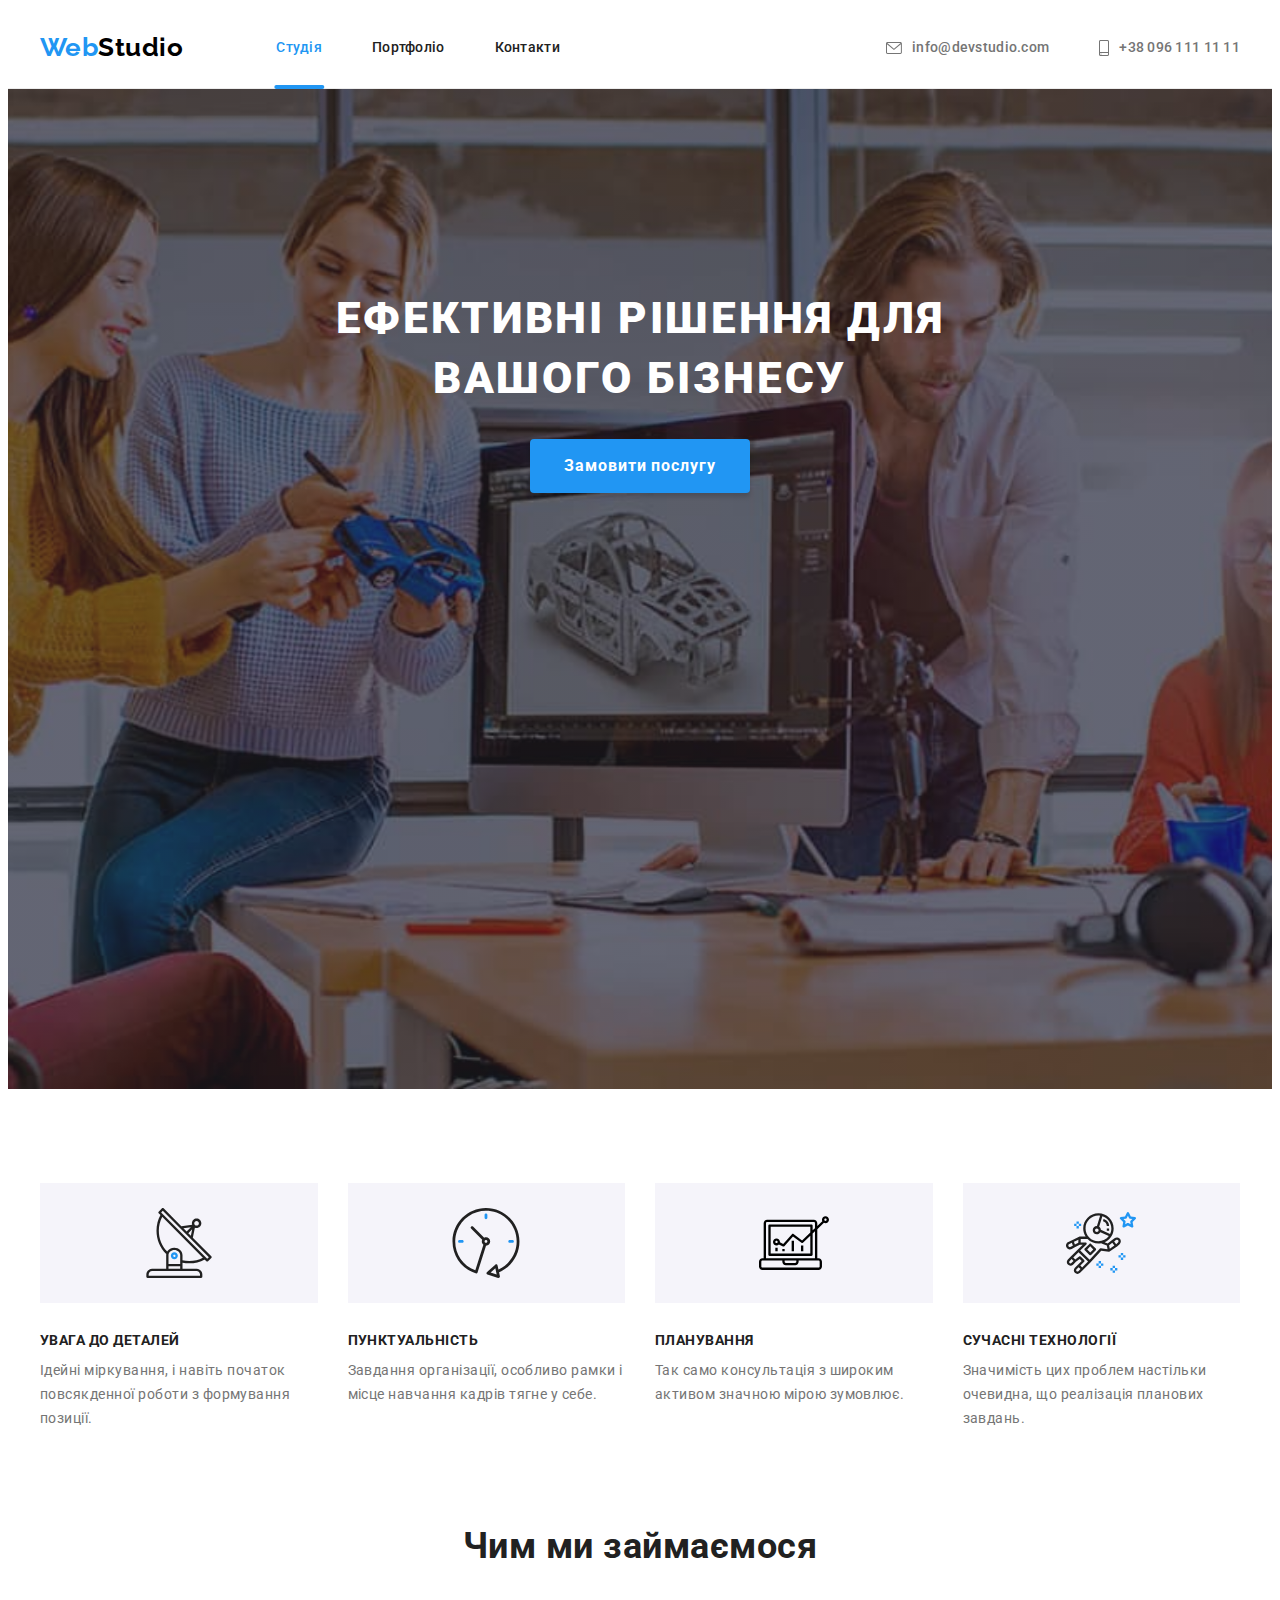
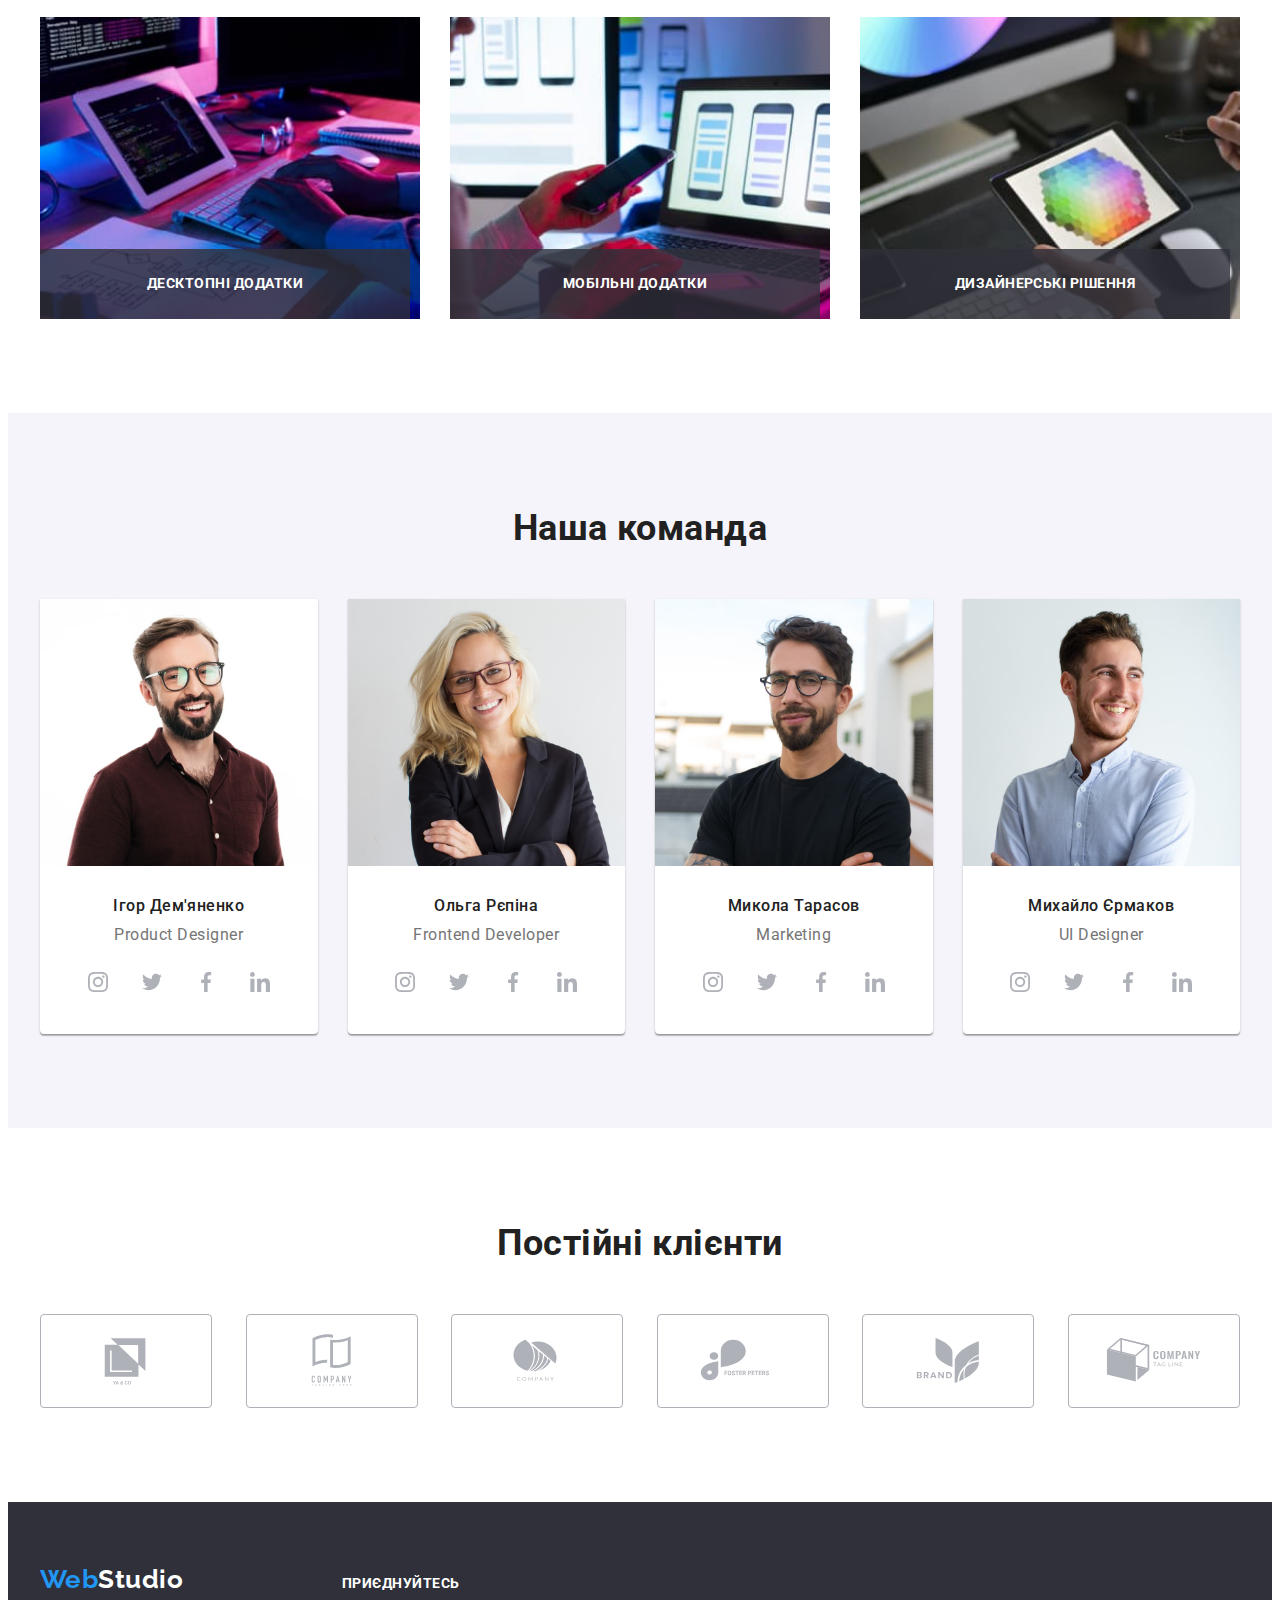
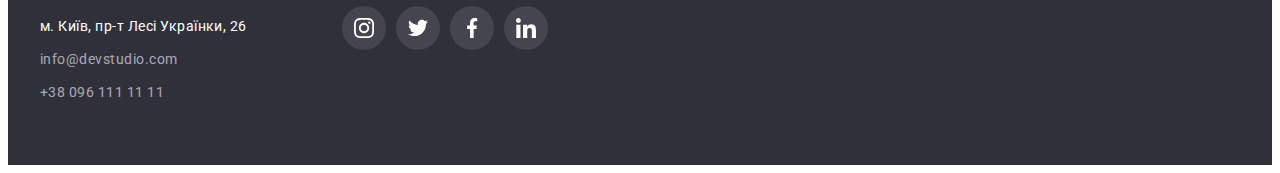
==== index.html @ 2c67668e "Add hw5" ====
<!DOCTYPE html>
<html lang="uk">
  <head>
    <meta charset="UTF-8" />
    <meta http-equiv="X-UA-Compatible" content="IE=edge" />
    <meta name="viewport" content="width=device-width, initial-scale=1.0" />
    <title>Головна</title>
    <link rel="preconnect" href="https://fonts.googleapis.com" />
    <link rel="preconnect" href="https://fonts.gstatic.com" crossorigin />
    <link
      href="https://fonts.googleapis.com/css2?family=Raleway:wght@700&family=Roboto:wght@400;500;700;900&display=swap"
      rel="stylesheet"
    />
    <link
      rel="stylesheet"
      href="https://cdnjs.cloudflare.com/ajax/libs/modern-normalize/1.1.0/modern-normalize.min.css"
      integrity="sha512-wpPYUAdjBVSE4KJnH1VR1HeZfpl1ub8YT/NKx4PuQ5NmX2tKuGu6U/JRp5y+Y8XG2tV+wKQpNHVUX03MfMFn9Q=="
      crossorigin="anonymous"
      referrerpolicy="no-referrer"
    />
    <link rel="stylesheet" href="./css/styles.css" />
  </head>

  <body>
    <!--Шапка сайта-->

    <header class="upper">
      <div class="container upper-block">
        <nav class="site-navig">
          <a href="./index.html" class="logo-black"
            ><span lang="en"><span class="logo-blue">Web</span>Studio</span></a
          >
          <ul class="site-nav list">
            <li class="item"><a href="./index.html" class="link current studia">Студія</a></li>
            <li class="item"><a href="./portfolio.html" class="link">Портфоліо</a></li>
            <li class="item"><a href="" class="link">Контакти</a></li>
          </ul>
        </nav>
        <ul class="contacts list">
          <li class="item">
            <a href="mailto:info@devstudio.com" class="link"
              ><svg class="icon-envelope"><use href="./images/icons.svg#icon-envelope"></use></svg
              >info@devstudio.com
            </a>
          </li>
          <li class="item">
            <a href="tel:+380961111111" class="link"
              ><svg class="icon-smartphone">
                <use href="./images/icons.svg#icon-smartphone"></use>
              </svg>
              +38 096 111 11 11
            </a>
          </li>
        </ul>
      </div>
    </header>

    <main>
      <!--Герой-->

      <section class="hero">
        <h1 class="hero-title">Ефективні рішення для вашого бізнесу</h1>
        <button type="button" class="hero-button" data-modal-open>Замовити послугу</button>
      </section>

      <div class="backdrop is-hidden" data-modal>
        <div class="modal">
          <button class="close-button" data-modal-close>
            <svg width="30px" height="30px"><use href="./images/icons.svg#icon-close"></use></svg>
          </button>
        </div>
      </div>

      <!--Особливості-->

      <section class="part">
        <div class="container">
          <h2 class="part-title visually-hidden">Особливості</h2>
          <ul class="features list">
            <li class="item icon-antenna">
              <div class="icon-cont">
                <svg class="button-icon">
                  <use href="./images/icons.svg#icon-antenna"></use>
                </svg>
              </div>
              <h3 class="features-title">УВАГА ДО ДЕТАЛЕЙ</h3>
              <p class="text">
                Ідейні міркування, і навіть початок повсякденної роботи з формування позиції.
              </p>
            </li>
            <li class="item icon-clock">
              <div class="icon-cont">
                <svg class="button-icon">
                  <use href="./images/icons.svg#icon-clock"></use>
                </svg>
              </div>
              <h3 class="features-title">ПУНКТУАЛЬНІСТЬ</h3>
              <p class="text">
                Завдання організації, особливо рамки і місце навчання кадрів тягне у себе.
              </p>
            </li>
            <li class="item icon-diagram">
              <div class="icon-cont">
                <svg class="button-icon">
                  <use href="./images/icons.svg#icon-diagram"></use>
                </svg>
              </div>
              <h3 class="features-title">ПЛАНУВАННЯ</h3>
              <p class="text">Так само консультація з широким активом значною мірою зумовлює.</p>
            </li>
            <li class="item icon-astronaut">
              <div class="icon-cont">
                <svg class="button-icon">
                  <use href="./images/icons.svg#icon-astronaut"></use>
                </svg>
              </div>
              <h3 class="features-title">СУЧАСНІ ТЕХНОЛОГІЇ</h3>
              <p class="text">
                Значимість цих проблем настільки очевидна, що реалізація планових завдань.
              </p>
            </li>
          </ul>
        </div>
      </section>

      <!--Чим ми займаємося-->

      <section class="part no-padding">
        <div class="container">
          <h2 class="part-title">Чим ми займаємося</h2>
          <ul class="job list">
            <li class="item">
              <img src="./images/write.jpg" alt="верстаєм" width="370" height="294" class="pict" />
              <h3 class="job-title">Десктопні додатки</h3>
            </li>
            <li class="item">
              <img src="./images/adapt.jpg" alt="адаптуєм" width="370" height="294" class="pict" />
              <h3 class="job-title">Мобільні додатки</h3>
            </li>
            <li class="item">
              <img src="./images/style.jpg" alt="стилізуєм" width="370" height="294" class="pict" />
              <h3 class="job-title">Дизайнерські рішення</h3>
            </li>
          </ul>
        </div>
      </section>

      <!--Наша команда-->

      <section class="our-team part">
        <div class="container">
          <h2 class="part-title">Наша команда</h2>
          <ul class="team list">
            <li class="team-item">
              <img
                src="./images/igor.jpg"
                alt="фото Ігор Дем'яненко"
                width="270"
                height="260"
                class="team-photo"
              />
              <h3 class="team-names">Ігор Дем'яненко</h3>
              <p class="team-text">Product Designer</p>
              <ul class="member-contacts list">
                <li class="item">
                  <a href="" class="sociallink"
                    ><svg width="20px" height="20px" class="icons">
                      <use href="./images/icons.svg#icon-instagram"></use></svg
                  ></a>
                </li>
                <li class="item">
                  <a href="" class="sociallink"
                    ><svg width="20px" height="20px" class="icons">
                      <use href="./images/icons.svg#icon-twitter"></use></svg
                  ></a>
                </li>
                <li class="item">
                  <a href="" class="sociallink"
                    ><svg width="20px" height="20px" class="icons">
                      <use href="./images/icons.svg#icon-facebook"></use></svg
                  ></a>
                </li>
                <li class="item">
                  <a href="" class="sociallink"
                    ><svg width="20px" height="20px" class="icons">
                      <use href="./images/icons.svg#icon-linkedin"></use></svg
                  ></a>
                </li>
              </ul>
            </li>
            <li class="team-item">
              <img
                src="./images/olga.jpg"
                alt="фото Ольга Рєпіна"
                width="270"
                height="260"
                class="team-photo"
              />
              <h3 class="team-names">Ольга Рєпіна</h3>
              <p class="team-text">Frontend Developer</p>
              <ul class="member-contacts list">
                <li class="item">
                  <a href="" class="sociallink"
                    ><svg width="20px" height="20px" class="icons">
                      <use href="./images/icons.svg#icon-instagram"></use></svg
                  ></a>
                </li>
                <li class="item">
                  <a href="" class="sociallink"
                    ><svg width="20px" height="20px" class="icons">
                      <use href="./images/icons.svg#icon-twitter"></use></svg
                  ></a>
                </li>
                <li class="item">
                  <a href="" class="sociallink"
                    ><svg width="20px" height="20px" class="icons">
                      <use href="./images/icons.svg#icon-facebook"></use></svg
                  ></a>
                </li>
                <li class="item">
                  <a href="" class="sociallink"
                    ><svg width="20px" height="20px" class="icons">
                      <use href="./images/icons.svg#icon-linkedin"></use></svg
                  ></a>
                </li>
              </ul>
            </li>
            <li class="team-item">
              <img
                src="./images/mykola.jpg"
                alt="фото Микола Тарасов"
                width="270"
                height="260"
                class="team-photo"
              />
              <h3 class="team-names">Микола Тарасов</h3>
              <p class="team-text">Marketing</p>
              <ul class="member-contacts list">
                <li class="item">
                  <a href="" class="sociallink"
                    ><svg width="20px" height="20px" class="icons">
                      <use href="./images/icons.svg#icon-instagram"></use></svg
                  ></a>
                </li>
                <li class="item">
                  <a href="" class="sociallink"
                    ><svg width="20px" height="20px" class="icons">
                      <use href="./images/icons.svg#icon-twitter"></use></svg
                  ></a>
                </li>
                <li class="item">
                  <a href="" class="sociallink"
                    ><svg width="20px" height="20px" class="icons">
                      <use href="./images/icons.svg#icon-facebook"></use></svg
                  ></a>
                </li>
                <li class="item">
                  <a href="" class="sociallink"
                    ><svg width="20px" height="20px" class="icons">
                      <use href="./images/icons.svg#icon-linkedin"></use></svg
                  ></a>
                </li>
              </ul>
            </li>
            <li class="team-item">
              <img
                src="./images/miykhailo.jpg"
                alt="фото Михайло Єрмаков"
                width="270"
                height="260"
                class="team-photo"
              />
              <h3 class="team-names">Михайло Єрмаков</h3>
              <p class="team-text">UI Designer</p>
              <ul class="member-contacts list">
                <li class="item">
                  <a href="" class="sociallink"
                    ><svg width="20px" height="20px" class="icons">
                      <use href="./images/icons.svg#icon-instagram"></use></svg
                  ></a>
                </li>
                <li class="item">
                  <a href="" class="sociallink"
                    ><svg width="20px" height="20px" class="icons">
                      <use href="./images/icons.svg#icon-twitter"></use></svg
                  ></a>
                </li>
                <li class="item">
                  <a href="" class="sociallink"
                    ><svg width="20px" height="20px" class="icons">
                      <use href="./images/icons.svg#icon-facebook"></use></svg
                  ></a>
                </li>
                <li class="item">
                  <a href="" class="sociallink"
                    ><svg width="20px" height="20px" class="icons">
                      <use href="./images/icons.svg#icon-linkedin"></use></svg
                  ></a>
                </li>
              </ul>
            </li>
          </ul>
        </div>
      </section>
      <!-- Постійні клієнти -->

      <section class="part">
        <div class="container">
          <h2 class="part-title">Постійні клієнти</h2>
          <ul class="list clients-list">
            <li>
              <a class="link" href=""
                ><svg class="clients-icon">
                  <use href="./images/icons.svg#icon-ya"></use></svg
              ></a>
            </li>
            <li>
              <a class="link" href=""
                ><svg class="clients-icon">
                  <use href="./images/icons.svg#icon-tagline-company"></use></svg
              ></a>
            </li>
            <li>
              <a class="link" href=""
                ><svg class="clients-icon">
                  <use href="./images/icons.svg#icon-group"></use></svg
              ></a>
            </li>
            <li>
              <a class="link" href=""
                ><svg class="clients-icon">
                  <use href="./images/icons.svg#icon-foster"></use></svg
              ></a>
            </li>
            <li>
              <a class="link" href=""
                ><svg class="clients-icon">
                  <use href="./images/icons.svg#icon-brand"></use></svg
              ></a>
            </li>
            <li>
              <a class="link" href=""
                ><svg class="clients-icon">
                  <use href="./images/icons.svg#icon-company-tag"></use></svg
              ></a>
            </li>
          </ul>
        </div>
      </section>
    </main>

    <!--Футер-->

    <footer class="lower">
      <div class="container lower-content">
        <div>
          <a href="./index.html" class="logo-white"
            ><span lang="en"><span class="logo-blue">Web</span>Studio</span></a
          >

          <address class="addr">
            <p class="address">м. Київ, пр-т Лесі Українки, 26</p>
            <ul class="lower-contacts list">
              <li class="mail">
                <a href="mailto:info@devstudio.com" class="link">info@devstudio.com</a>
              </li>
              <li class="phone"><a href="tel:+380961111111" class="link">+38 096 111 11 11</a></li>
            </ul>
          </address>
        </div>

        <div class="social">
          <h3 class="connect">Приєднуйтесь</h3>
          <ul class="list social-list">
            <li class="item">
              <a class="link" href=""
                ><svg width="20px" height="20px">
                  <use href="./images/icons.svg#icon-instagram-footer"></use></svg
              ></a>
            </li>
            <li class="item">
              <a class="link" href=""
                ><svg width="20px" height="20px">
                  <use href="./images/icons.svg#icon-twitter-footer"></use></svg
              ></a>
            </li>
            <li class="item">
              <a class="link" href=""
                ><svg width="20px" height="20px">
                  <use href="./images/icons.svg#icon-facebook-footer"></use></svg
              ></a>
            </li>
            <li class="item">
              <a class="link" href=""
                ><svg width="20px" height="20px">
                  <use href="./images/icons.svg#icon-linkedin-footer"></use></svg
              ></a>
            </li>
          </ul>
        </div>
      </div>
    </footer>

    <script src="./js/modal.js"></script>
  </body>
</html>
---- css/styles.css ----
:root {
  --primary-text-color: #757575;
  --secondary-text-color: #212121;
  --accent-color: #2196f3;
  --bcg-color: #ffffff;
  --logo-upper: #000000;
  --hero-bcg: #c4c4c4;
  --secondary-white: #f5f4fa;
  --lower-contacts: rgba(255, 255, 255, 0.6);
  --lower-bgc: #2f303a;
  --icons-color: #afb1b8;
  --modal-bcg: rgba(0, 0, 0, 0.2);
  --overlay-bcg: rgba(33, 150, 243, 0.9);
}

body {
  background-color: var(--bcg-color);
  color: var(--primary-text-color);
  font-family: Roboto, sans-serif;
  letter-spacing: 0.03em;
}

.list {
  margin: 0;
  padding: 0;

  list-style: none;
}
/* HEADER */

.upper {
  border-bottom: 1px solid rgba(236, 236, 236, 1);
}

.upper-block {
  display: flex;
  align-items: center;
}

.site-navig {
  display: flex;
  align-items: center;
}

/* logo */
.logo-black {
  color: var(--logo-upper);
  font-family: Raleway, sans-serif;
  font-weight: 700;
  font-size: 26px;
  line-height: 1.2;
  text-decoration: none;
}

.logo-blue {
  color: var(--accent-color);
  font-family: Raleway, sans-serif;
  font-weight: 700;
  font-size: 26px;
  line-height: 1.2;
  text-decoration: none;
}

/* site-nav header*/

.site-nav {
  display: flex;
  margin-left: 93px;
}

.site-nav .item + .item {
  margin-left: 50px;
}

.site-nav .link {
  display: block;
  padding-top: 32px;
  padding-bottom: 32px;

  color: var(--secondary-text-color);
  font-weight: 500;
  font-size: 14px;
  line-height: 1.14;
  letter-spacing: 0.02em;
  text-decoration: none;
  transition: color 250ms cubic-bezier(0.4, 0, 0.2, 1);
}

.site-nav .link:hover,
.site-nav .link:focus {
  color: var(--accent-color);
}

.site-nav .link.current {
  color: var(--accent-color);
  position: relative;
}

.site-nav .link.current::after {
  position: absolute;
  content: '';
  left: 50%;
  bottom: -1px;
  transform: translate(-50%, 0%);
  border-radius: 2px;
  width: 108%;
  height: 4px;
  background-color: #2196f3;
}

/* contacts header */

.contacts {
  display: flex;
  margin-left: auto;
}

.contacts .item + .item {
  margin-left: 50px;
}

.contacts .link {
  display: flex;
  align-items: center;
  justify-content: center;
  padding-top: 32px;
  padding-bottom: 32px;

  color: var(--primary-text-color);
  font-weight: 500;
  font-size: 14px;
  line-height: 1.14;
  letter-spacing: 0.02em;
  text-decoration: none;

  transition: color 250ms cubic-bezier(0.4, 0, 0.2, 1);
}

.contacts .link:hover,
.contacts .link:focus {
  color: var(--accent-color);
}

.icon-smartphone {
  width: 10px;
  height: 16px;
  margin-right: 10px;
  fill: var(--primary-text-color);
  fill: currentColor;
}

.icon-envelope {
  width: 16px;
  height: 12px;
  margin-right: 10px;
  fill: currentColor;
}

/* MAIN */

.hero {
  padding-top: 200px;
  padding-bottom: 200px;
  background-color: var(--hero-bcg);
  text-align: center;
  margin-left: auto;
  margin-right: auto;

  background-image: linear-gradient(to right, rgba(47, 48, 58, 0.4), rgba(47, 48, 58, 0.4)),
    url('../images/hero-img.jpg');
  background-repeat: no-repeat;
  background-size: cover;
  background-position: center;

  height: 600px;
  max-width: 1600px;
}

.hero-title {
  margin-top: 0;
  margin: 0 auto;
  margin-bottom: 30px;
  max-width: 696px;

  color: var(--bcg-color);
  font-weight: 900;
  font-size: 44px;
  line-height: 1.36;
  letter-spacing: 0.06em;
  text-transform: uppercase;
}

button {
  font-family: inherit;
}

.hero-button {
  padding: 10px 32px 10px 32px;
  border-radius: 4px;

  color: var(--bcg-color);
  background-color: var(--accent-color);
  border-color: transparent;
  font-weight: 700;
  font-size: 16px;
  line-height: 1.88;
  align-items: center;
  text-align: center;
  letter-spacing: 0.06em;
  text-decoration: none;
  cursor: pointer;
  box-shadow: 0px 4px 4px rgba(0, 0, 0, 0.15);
}

/* Модальне вікно */

.backdrop {
  position: fixed;
  top: 0;
  left: 0;
  width: 100vw;
  height: 100vh;
  background-color: var(--modal-bcg);
  opacity: 1;
  transition: opacity 250ms cubic-bezier(0.4, 0, 0.2, 1);
}

.backdrop.is-hidden {
  opacity: 0;
  pointer-events: none;
  visibility: hidden;
}

.backdrop.is-hidden .modal {
  transform: translate(-50%, -50%) scale(0.9);
}
.modal {
  position: absolute;
  top: 50%;
  left: 50%;
  transform: translate(-50%, -50%) scale(1);

  min-width: 528px;
  min-height: 581px;

  background-color: var(--bcg-color);

  transition: transform 250ms cubic-bezier(0.4, 0, 0.2, 1);
}

.close-button {
  position: absolute;
  right: 8px;
  top: 8px;
  padding: 0;
  border: none;
  height: 30px;
  background-color: #ffffff;
  cursor: pointer;
}

/* Sections */

.part {
  padding-bottom: 94px;
  padding-top: 94px;
}

.part.no-padding {
  padding-top: 0;
}

.part-title {
  margin-top: 0;
  margin-bottom: 50px;

  color: var(--secondary-text-color);
  font-weight: 700;
  font-size: 36px;
  line-height: 1.17;
  text-align: center;
}

/* FEATURES */

.features {
  display: flex;
  flex-wrap: wrap;
  gap: 30px;
}

.features .item {
  flex-basis: calc((100% - 90px) / 4);
}

.icon-cont {
  display: flex;
  align-items: center;
  justify-content: center;
  height: 120px;
  background-color: var(--secondary-white);
  margin-bottom: 30px;
}

.button-icon {
  width: 70px;
  height: 70px;
}

.features-title {
  margin-top: 0;
  margin-bottom: 10px;

  color: var(--secondary-text-color);
  font-weight: 700;
  font-size: 14px;
  line-height: 1.14;
  text-transform: uppercase;
}

.features .text {
  margin: 0;

  font-size: 14px;
  line-height: 1.71;
}

/* Чим ми займаємось */

img {
  display: block;
  width: 100%;
  height: auto;
}

.job {
  display: flex;
  /* justify-content: space-between; */
  flex-wrap: wrap;
  gap: 30px;
}

.job .item {
  flex-basis: calc((100% - 60px) / 3);
  position: relative;
}

.job-title {
  display: flex;
  align-items: center;
  justify-content: center;
  margin: 0;
  width: 370px;
  height: 70px;
  position: absolute;
  bottom: 0;

  font-style: normal;
  font-weight: 700;
  font-size: 14px;
  line-height: 1.14;
  text-transform: uppercase;
  color: #ffffff;

  background: rgba(47, 48, 58, 0.8);
}

/* Our team */

.our-team {
  background-color: var(--secondary-white);
}

.team {
  display: flex;
  /* justify-content: space-between; */
  flex-wrap: wrap;
  gap: 30px;
}

.team-item {
  flex-basis: calc((100% - 90px) / 4);
  padding-bottom: 30px;
  text-align: center;
  border-bottom-right-radius: 4px;
  border-bottom-left-radius: 4px;

  box-shadow: 0px 1px 3px rgba(0, 0, 0, 0.12), 0px 1px 1px rgba(0, 0, 0, 0.14),
    0px 2px 1px rgba(0, 0, 0, 0.2);

  background-color: var(--bcg-color);
}

.team-photo {
  margin-bottom: 30px;
}

.team-names {
  margin-top: 0;
  margin-bottom: 10px;

  color: var(--secondary-text-color);
  font-weight: 500;
  font-size: 16px;
  line-height: 1.19;
}

.team-text {
  margin-top: 0;
  margin-bottom: 0;

  font-size: 16px;
  line-height: 1.19;
}

.member-contacts {
  display: flex;
  justify-content: center;
  margin: 16px 0 0 0;
  gap: 10px;
}

.member-contacts .item {
  width: 44px;
  height: 44px;
}

.sociallink {
  display: flex;
  justify-content: center;
  align-items: center;
  height: 44px;
  color: var(--icons-color);
  border-radius: 50%;
  transition: color 250ms cubic-bezier(0.4, 0, 0.2, 1),
    background-color 250ms cubic-bezier(0.4, 0, 0.2, 1);
}

.member-contacts .sociallink:hover,
.member-contacts .sociallink:focus {
  background-color: var(--accent-color);
  color: var(--bcg-color);
}

.sociallink .icons {
  fill: currentColor;
}

/* Постійні Клієнти */

.clients-list {
  display: flex;
  justify-content: space-between;
}

.clients-list .link {
  display: flex;
  justify-content: center;
  align-items: center;
  width: 170px;
  height: 92px;
  border: 1px solid rgba(175, 177, 184, 1);
  border-radius: 4px;

  color: var(--icons-color);

  transition: color 250ms cubic-bezier(0.4, 0, 0.2, 1), border 250ms cubic-bezier(0.4, 0, 0.2, 1);
}

.clients-list .link:hover,
.clients-list .link:focus {
  color: var(--accent-color);
  border: 1px solid var(--accent-color);
}

.clients-icon {
  width: 106px;
  height: 60px;
  fill: currentColor;
}

/* Футер */

.lower-content {
  display: flex;
  align-items: baseline;
}

.lower {
  padding-top: 60px;
  padding-bottom: 60px;

  background-color: var(--lower-bgc);
}

.logo-white {
  color: var(--bcg-color);
  font-family: Raleway, sans-serif;
  font-weight: 700;
  font-size: 26px;
  line-height: 1.2;
  text-decoration: none;
}

.addr {
  margin-top: 20px;
}

.address {
  margin-top: 0;
  margin-bottom: 9px;

  color: var(--bcg-color);
  font-style: normal;
  font-size: 14px;
  line-height: 1.71;
}

.lower-contacts .link {
  color: var(--lower-contacts);
  font-style: normal;
  font-size: 14px;
  line-height: 1.71;
  text-decoration: none;
  transition: color 250ms cubic-bezier(0.4, 0, 0.2, 1);
}

.lower-contacts .link:hover,
.lower-contacts .link:focus {
  color: var(--accent-color);
}

.lower-contacts .mail {
  margin-bottom: 9px;
}

.social {
  margin-left: 95px;
}

.connect {
  font-weight: 700;
  font-size: 14px;
  line-height: 1.14;
  text-transform: uppercase;
  color: var(--bcg-color);
}

.social-list {
  display: flex;
}

.social-list .item {
  margin-right: 10px;
}

.social-list .item:last-child {
  margin-right: 0px;
}

.social-list .link {
  display: flex;
  align-items: center;
  justify-content: center;
  width: 44px;
  height: 44px;
  background-color: rgba(255, 255, 255, 0.1);
  border-radius: 50%;
  transition: background-color 250ms cubic-bezier(0.4, 0, 0.2, 1);
}

.social-list .link:hover,
.social-list .link:focus {
  background-color: var(--accent-color);
}

/* PORTFOLIO STYLES */

.visually-hidden {
  position: absolute;
  white-space: nowrap;
  width: 1px;
  height: 1px;
  overflow: hidden;
  border: 0;
  padding: 0;
  clip: rect(0 0 0 0);
  clip-path: inset(50%);
  margin: -1px;
}

.filters {
  display: flex;
  justify-content: center;
  margin-bottom: 50px;
}

.filters .item + .item {
  margin-left: 8px;
}

.filters .click {
  padding: 6px 22px;

  border-radius: 4px;

  font-weight: 500;
  font-size: 16px;
  line-height: 1.62;
  text-align: center;
  color: var(--secondary-text-color);
  border-color: transparent;
  text-decoration: none;
  cursor: pointer;
  transition: color 250ms cubic-bezier(0.4, 0, 0.2, 1),
    background-color 250ms cubic-bezier(0.4, 0, 0.2, 1),
    box-shadow 250ms cubic-bezier(0.4, 0, 0.2, 1);
}

.filters .click:hover,
.filters .click:focus {
  color: var(--bcg-color);
  background-color: var(--accent-color);
  box-shadow: 0px 3px 1px rgba(0, 0, 0, 0.1), 0px 1px 2px rgba(0, 0, 0, 0.08),
    0px 2px 2px rgba(0, 0, 0, 0.12);
}

.works {
  display: flex;
  flex-wrap: wrap;
  gap: 30px;
}

.works .item {
  flex-basis: calc((100% - 60px) / 3);
}

.works-link {
  display: inline-block;
  text-decoration: none;
  transition: box-shadow 250ms cubic-bezier(0.4, 0, 0.2, 1);
}

.works-link:hover,
.works-link:focus {
  box-shadow: 0px 1px 1px rgba(0, 0, 0, 0.12), 0px 4px 4px rgba(0, 0, 0, 0.06),
    1px 4px 6px rgba(0, 0, 0, 0.16);
}

.thumb {
  position: relative;
  overflow: hidden;
}

.description-overlay {
  position: absolute;
  top: 0;
  left: 0;
  width: 100%;
  height: 100%;
  background-color: var(--overlay-bcg);
  transform: translateY(100%);
  transition: transform 250ms cubic-bezier(0.4, 0, 0.2, 1);
}

.works-link:hover .description-overlay {
  transform: translateY(0);
}

.card-description {
  display: inline-block;
  position: absolute;
  top: 0;
  padding: 63px 24px;
  font-style: normal;
  font-weight: 400;
  font-size: 18px;
  line-height: 1.56;
  color: #ffffff;
}

.card-description .text {
  margin: 0;
}

.card-border {
  border-left: 1px solid rgba(238, 238, 238, 1);
  border-right: 1px solid rgba(238, 238, 238, 1);
  border-bottom: 1px solid rgba(238, 238, 238, 1);
  padding: 20px 24px;
}

.works-title {
  margin-bottom: 4px;
  margin-top: 0px;

  font-weight: 700;
  font-size: 18px;
  line-height: 2;
  letter-spacing: 0.06em;
  color: var(--secondary-text-color);
}

.works-text {
  margin-top: 0;
  margin-bottom: 0px;

  font-size: 16px;
  line-height: 1.88;
  color: var(--primary-text-color);
}

.container {
  width: 1200px;
  padding-left: 15px;
  padding-right: 15px;
  margin: 0 auto;
}
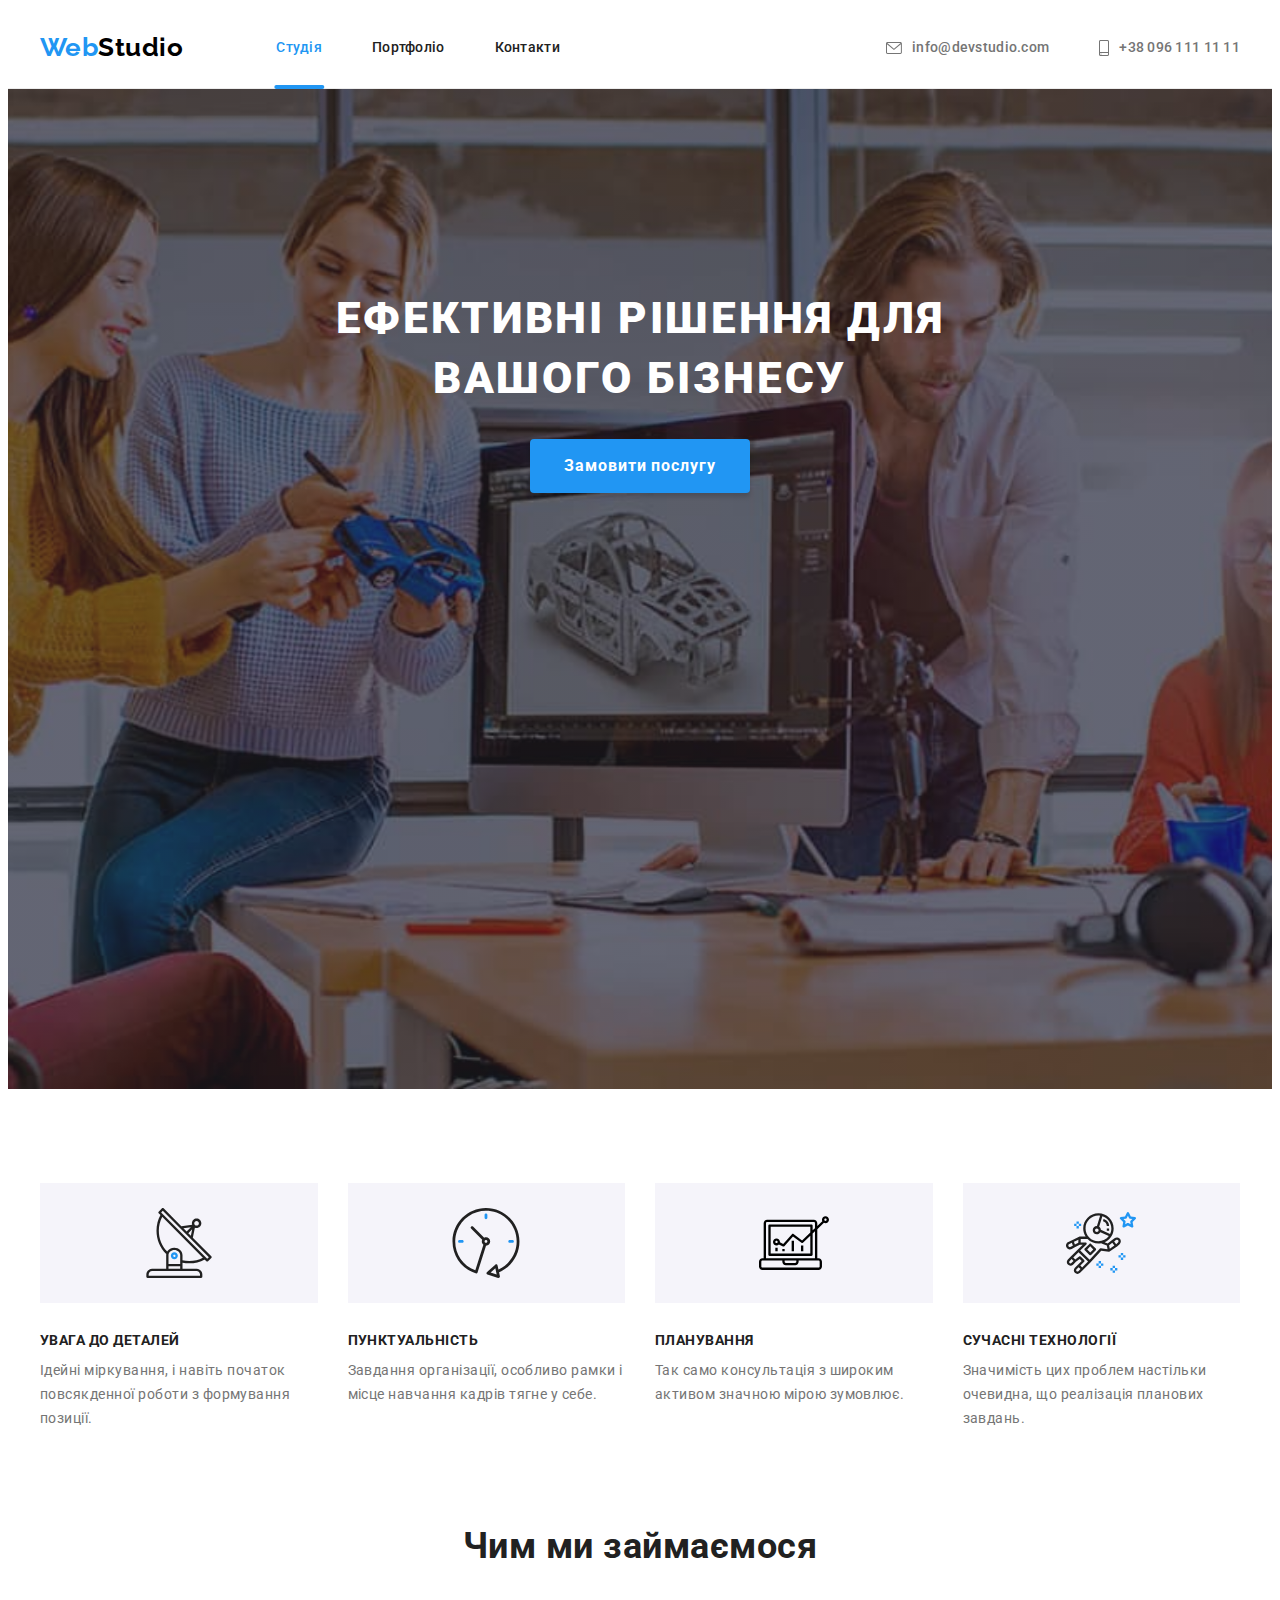
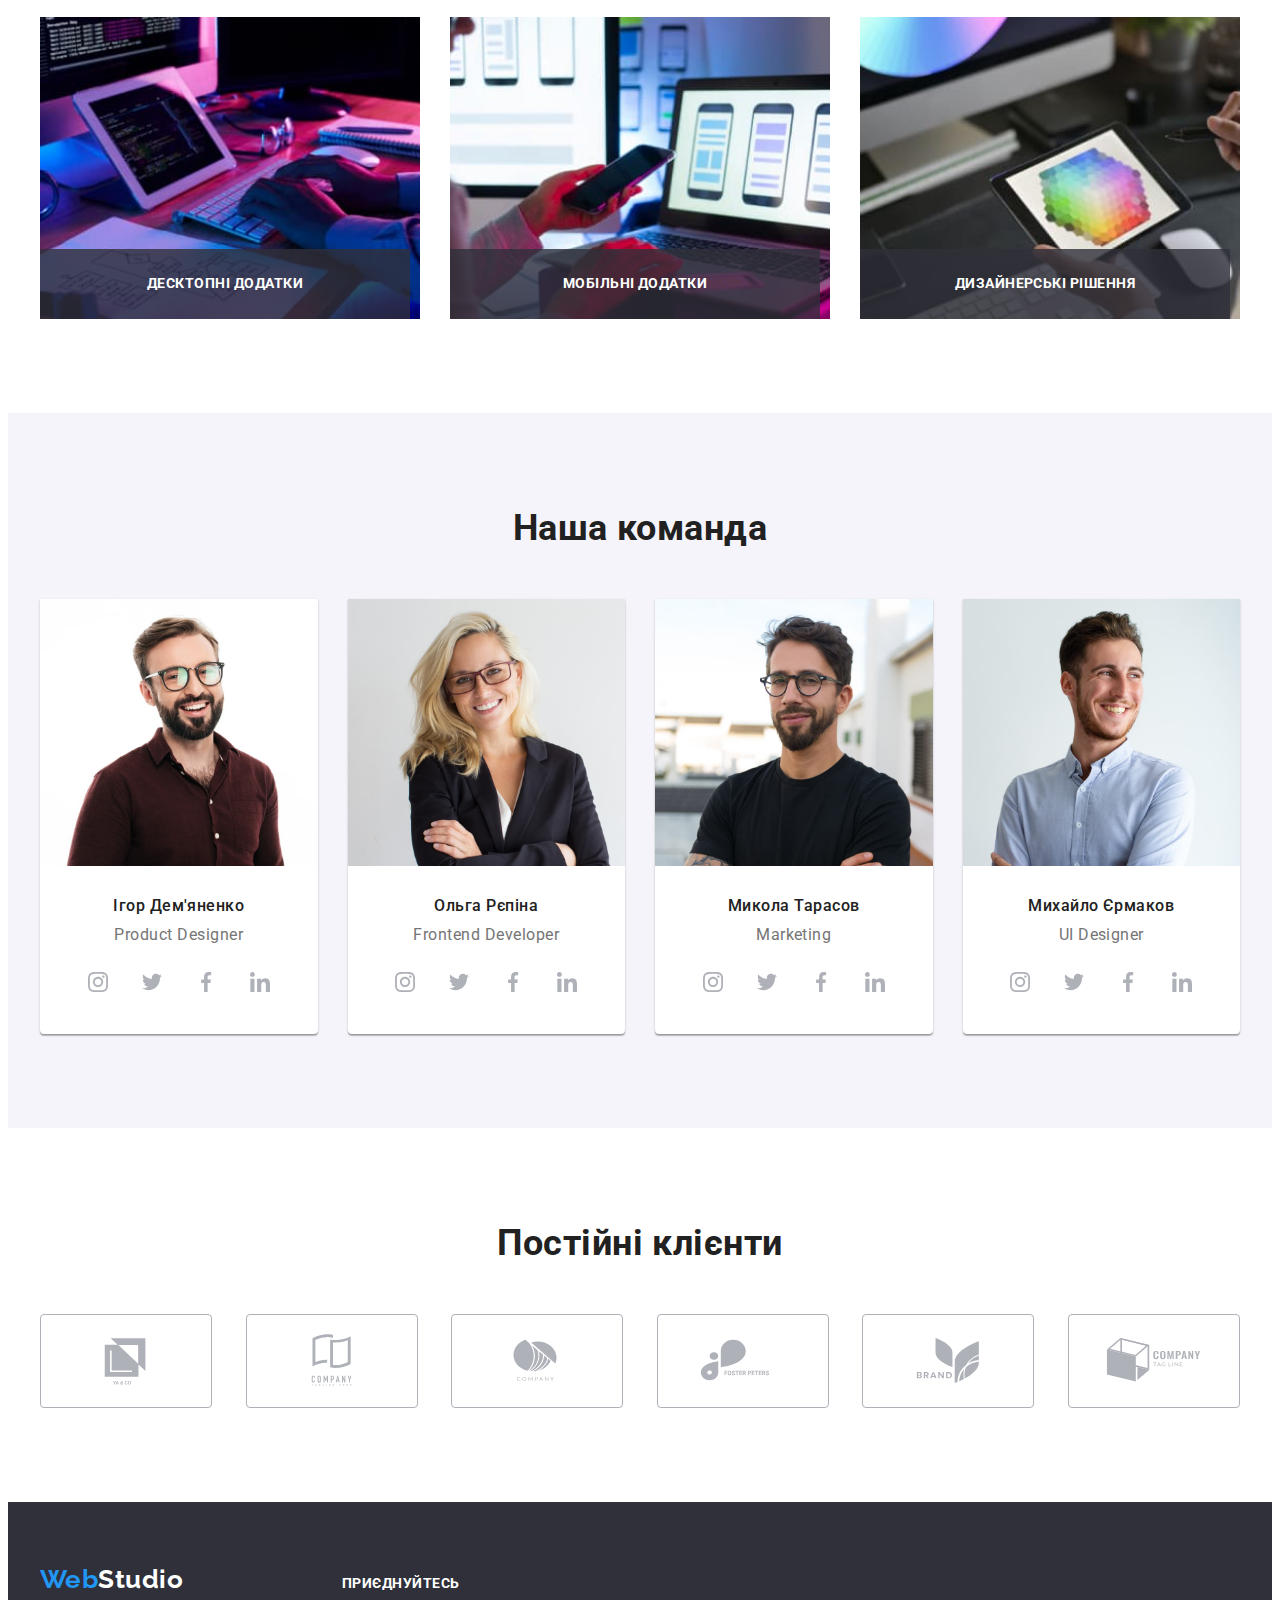
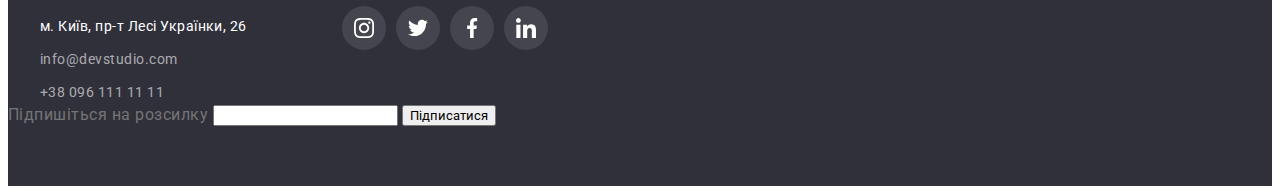
==== commit e67fd6a0: "Add 1" ====
--- a/index.html
+++ b/index.html
@@ -65,6 +65,42 @@
 
       <div class="backdrop is-hidden" data-modal>
         <div class="modal">
+          <!-- <form class="form">
+            <b class="form-title">Залиште свої дані, ми вам передзвонимо</b>
+
+            <div class="form-field">
+              <label for="name">Ім'я</label>
+              <input type="text" name="name" id="name" />
+            </div>
+
+            <div class="form-field">
+              <label for="tel">Телефон</label>
+              <input type="tel" name="tel" id="tel" />
+            </div>
+
+            <div class="form-field">
+              <label for="email">Пошта</label>
+              <input type="email" name="email" id="email" />
+            </div>
+
+            <div class="form-field">
+              <label for="comment">Коментар</label>
+              <textarea
+                name="comment"
+                id="comment"
+                rows="10"
+                placeholder="Введіть текст"
+              ></textarea>
+            </div>
+
+            <div class="form-field">
+              <input type="checkbox" name="policy" id="policy" />
+              <label for="policy">Погоджуюся з розсилкою та приймаю Умови договору</label>
+            </div>
+
+            <button type="submit">Відправити</button>
+          </form> -->
+
           <button class="close-button" data-modal-close>
             <svg width="30px" height="30px"><use href="./images/icons.svg#icon-close"></use></svg>
           </button>
@@ -399,6 +435,12 @@
           </ul>
         </div>
       </div>
+
+      <form>
+        <label for="email">Підпишіться на розсилку</label>
+        <input type="email" name="email" id="email" />
+        <button type="submit">Підписатися</button>
+      </form>
     </footer>
 
     <script src="./js/modal.js"></script>
--- a/css/styles.css
+++ b/css/styles.css
@@ -259,6 +259,49 @@
   cursor: pointer;
 }
 
+/* .form {
+  width: 448px;
+
+  margin-left: auto;
+  margin-right: auto;
+}
+
+.form-title {
+  position: absolute;
+  width: 448px;
+  height: 23px;
+  left: 576px;
+  top: 262px;
+
+  font-family: 'Roboto';
+  font-style: normal;
+  font-weight: 700;
+  font-size: 20px;
+  line-height: 23px;
+  text-align: center;
+  letter-spacing: 0.03em;
+
+  color: #212121;
+}
+
+.form-field {
+  outline: 1px solid blue;
+  display: flex;
+  flex-direction: column;
+  margin-bottom: 28px;
+}
+
+.form-field label {
+  margin-bottom: 4px;
+}
+
+.form-field input {
+  margin: 0;
+  padding: 0;
+
+  border: 1px solid rgba(33, 33, 33, 0.2);
+  border-radius: 4px;
+} */
 /* Sections */
 
 .part {
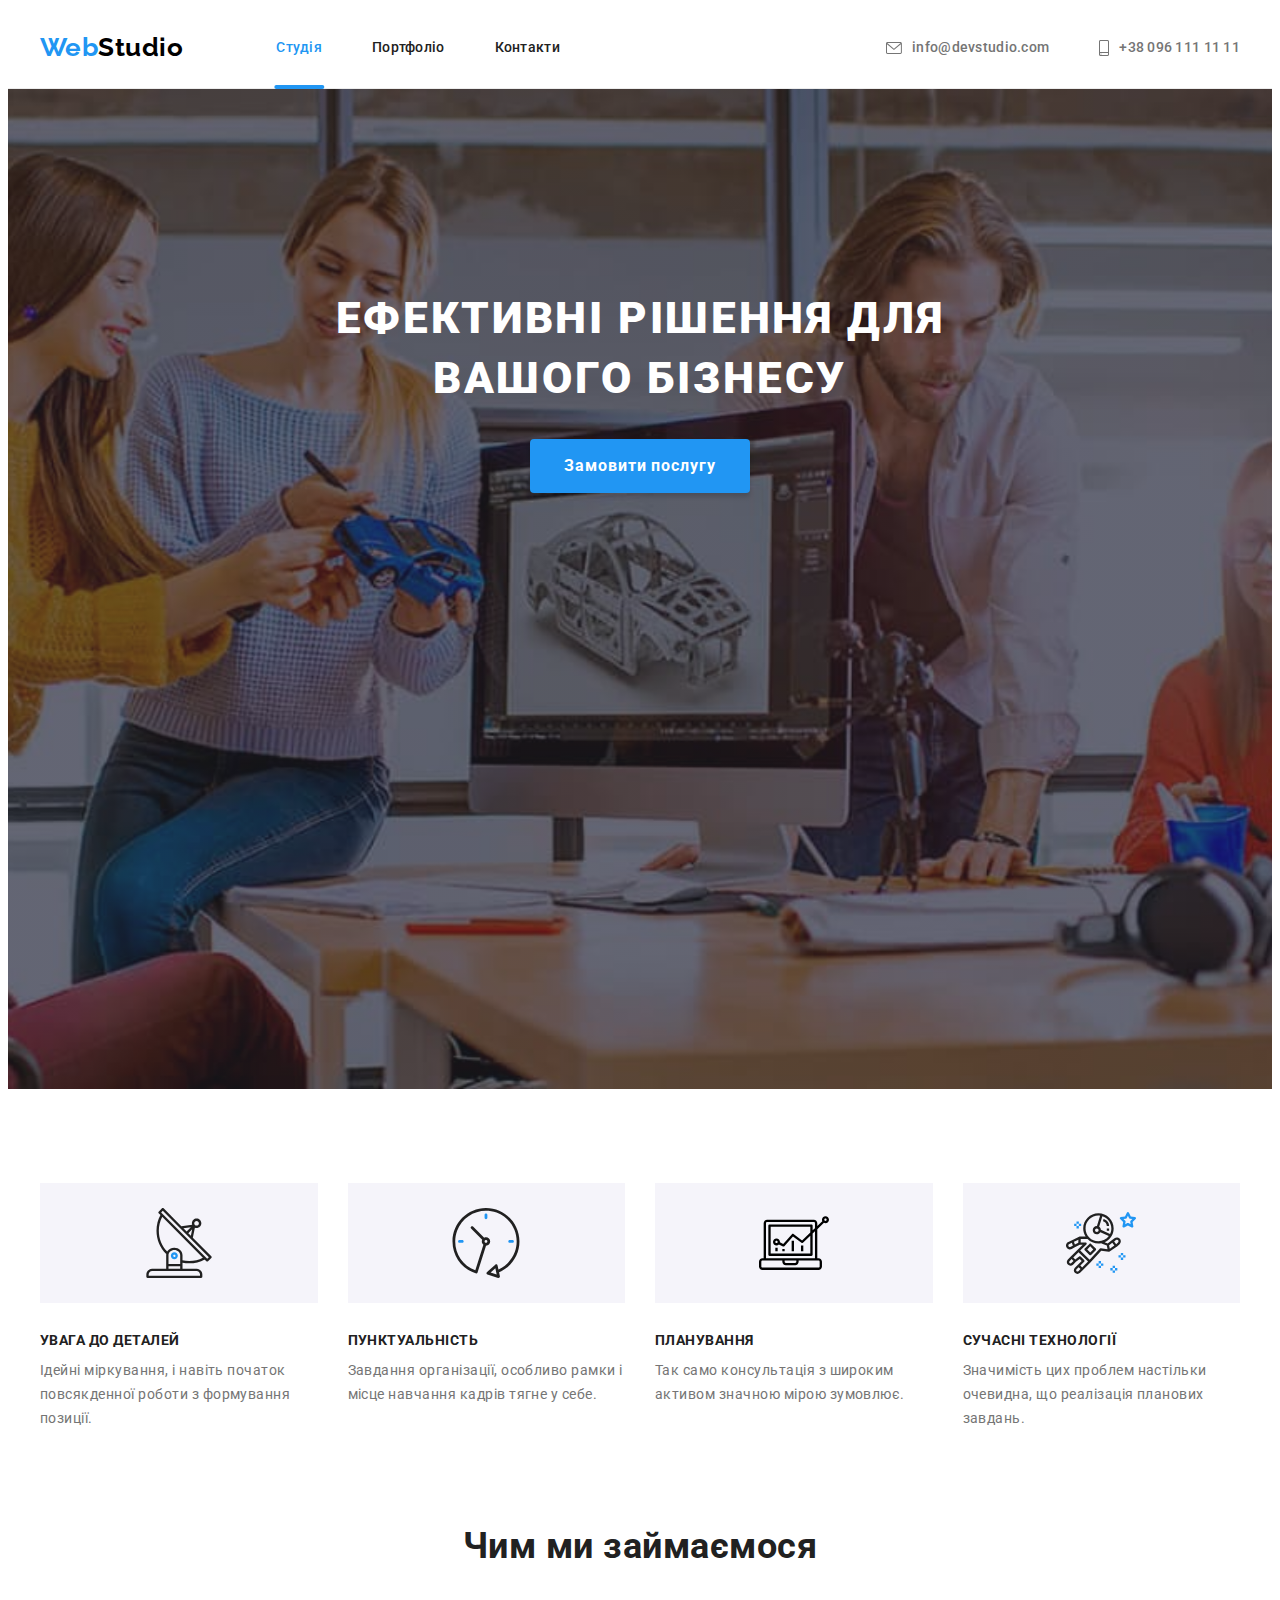
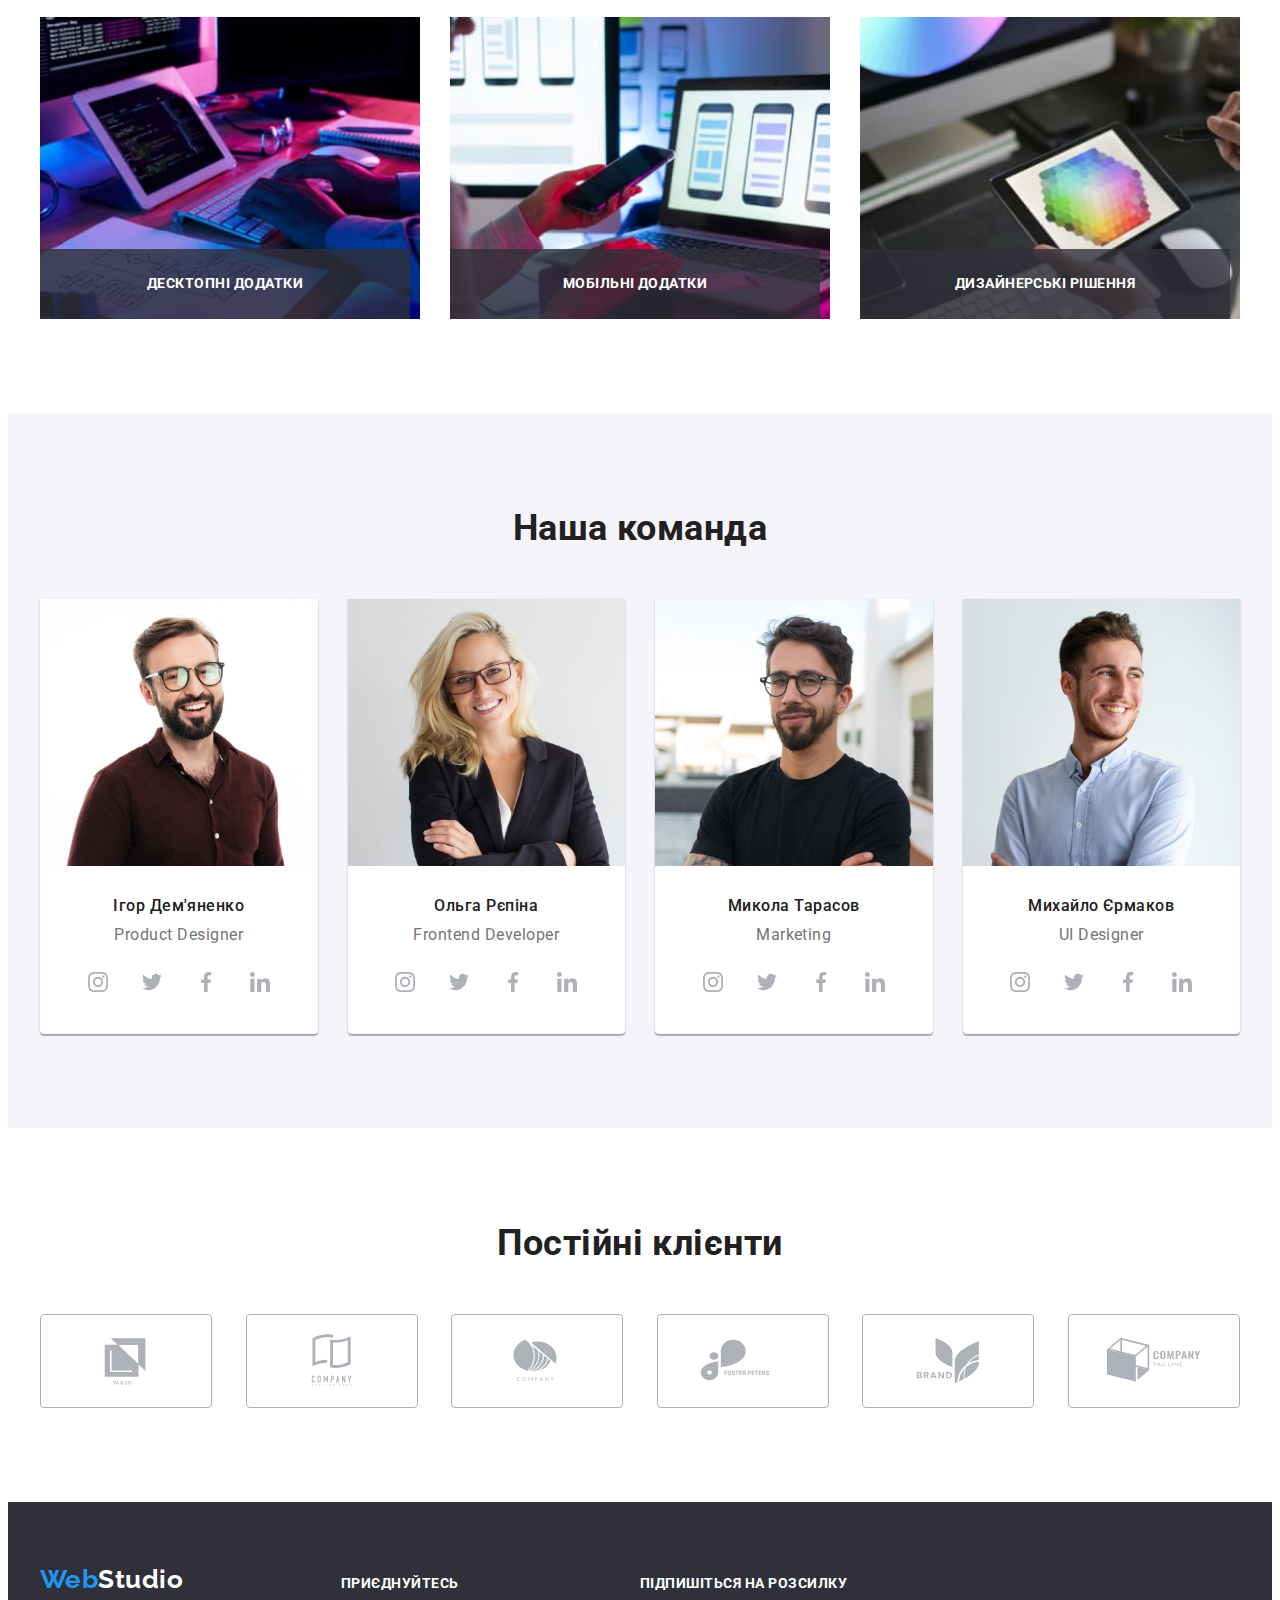
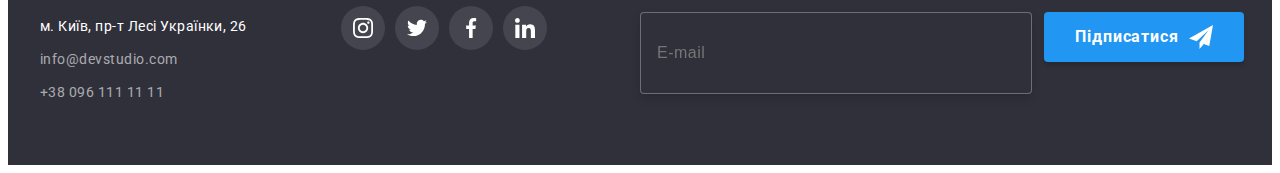
==== commit 1a1d89ae: "Add forms" ====
--- a/index.html
+++ b/index.html
@@ -65,41 +65,50 @@
 
       <div class="backdrop is-hidden" data-modal>
         <div class="modal">
-          <!-- <form class="form">
+          <form class="form">
             <b class="form-title">Залиште свої дані, ми вам передзвонимо</b>
-
             <div class="form-field">
-              <label for="name">Ім'я</label>
-              <input type="text" name="name" id="name" />
+              <label class="label" for="name">Ім'я</label>
+              <input class="input" type="text" name="name" id="name" />
+              <svg width="18px" height="18px" class="icon-form">
+                <use href="./images/icons.svg#icon-person"></use>
+              </svg>
             </div>
 
             <div class="form-field">
-              <label for="tel">Телефон</label>
-              <input type="tel" name="tel" id="tel" />
+              <label class="label" for="tel">Телефон</label>
+              <input class="input" type="tel" name="tel" id="tel" />
+              <svg width="18px" height="18px" class="icon-form">
+                <use href="./images/icons.svg#icon-phone"></use>
+              </svg>
             </div>
 
-            <div class="form-field">
-              <label for="email">Пошта</label>
-              <input type="email" name="email" id="email" />
+            <div class="form-field check">
+              <label class="label" for="email">Пошта</label>
+              <input class="input" type="email" name="email" id="email" />
+              <svg width="18px" height="18px" class="icon-form">
+                <use href="./images/icons.svg#icon-mail"></use>
+              </svg>
             </div>
 
-            <div class="form-field">
-              <label for="comment">Коментар</label>
-              <textarea
-                name="comment"
-                id="comment"
-                rows="10"
-                placeholder="Введіть текст"
-              ></textarea>
+            <div class="form-field comment-field">
+              <label class="label" for="comment">Коментар</label>
+              <textarea name="comment" id="comment" rows="7" placeholder="Введіть текст"></textarea>
             </div>
 
-            <div class="form-field">
-              <input type="checkbox" name="policy" id="policy" />
-              <label for="policy">Погоджуюся з розсилкою та приймаю Умови договору</label>
-            </div>
-
-            <button type="submit">Відправити</button>
-          </form> -->
+            <label class="checkbox-field">
+              <input class="checkbox" type="checkbox" name="policy" />
+              <svg class="icon-checkbox" width="16px" height="15px">
+                <use href=".//images/icons.svg#icon-checkbox"></use>
+              </svg>
+              <span class="policy-text"
+                >Погоджуюся з розсилкою та приймаю
+                <span class="policy-accent">Умови договору</span>
+              </span>
+            </label>
+
+            <button class="send-button" type="submit">Відправити</button>
+          </form>
 
           <button class="close-button" data-modal-close>
             <svg width="30px" height="30px"><use href="./images/icons.svg#icon-close"></use></svg>
@@ -166,15 +175,15 @@
           <h2 class="part-title">Чим ми займаємося</h2>
           <ul class="job list">
             <li class="item">
-              <img src="./images/write.jpg" alt="верстаєм" width="370" height="294" class="pict" />
+              <img src="./images/write.jpg" alt="верстаєм" width="370" height="294" />
               <h3 class="job-title">Десктопні додатки</h3>
             </li>
             <li class="item">
-              <img src="./images/adapt.jpg" alt="адаптуєм" width="370" height="294" class="pict" />
+              <img src="./images/adapt.jpg" alt="адаптуєм" width="370" height="294" />
               <h3 class="job-title">Мобільні додатки</h3>
             </li>
             <li class="item">
-              <img src="./images/style.jpg" alt="стилізуєм" width="370" height="294" class="pict" />
+              <img src="./images/style.jpg" alt="стилізуєм" width="370" height="294" />
               <h3 class="job-title">Дизайнерські рішення</h3>
             </li>
           </ul>
@@ -434,13 +443,20 @@
             </li>
           </ul>
         </div>
+
+        <form class="lower-form">
+          <label for="mail">Підпишіться на розсилку</label>
+          <div>
+            <input type="email" name="email" id="mail" placeholder="E-mail" />
+            <button type="submit">
+              Підписатися
+              <svg class="icon-sign" width="24px" height="24px">
+                <use href=".//images/icons.svg#icon-sign"></use>
+              </svg>
+            </button>
+          </div>
+        </form>
       </div>
-
-      <form>
-        <label for="email">Підпишіться на розсилку</label>
-        <input type="email" name="email" id="email" />
-        <button type="submit">Підписатися</button>
-      </form>
     </footer>
 
     <script src="./js/modal.js"></script>
--- a/css/styles.css
+++ b/css/styles.css
@@ -223,6 +223,7 @@
   background-color: var(--modal-bcg);
   opacity: 1;
   transition: opacity 250ms cubic-bezier(0.4, 0, 0.2, 1);
+  z-index: 1;
 }
 
 .backdrop.is-hidden {
@@ -234,11 +235,14 @@
 .backdrop.is-hidden .modal {
   transform: translate(-50%, -50%) scale(0.9);
 }
+
 .modal {
   position: absolute;
   top: 50%;
   left: 50%;
   transform: translate(-50%, -50%) scale(1);
+  padding: 40px;
+  border-radius: 4px;
 
   min-width: 528px;
   min-height: 581px;
@@ -259,49 +263,172 @@
   cursor: pointer;
 }
 
-/* .form {
+.form {
   width: 448px;
-
+}
+
+.form-title {
+  display: block;
+  margin-bottom: 12px;
+  font-weight: 700;
+  font-size: 20px;
+  line-height: 1.15;
+  text-align: center;
+  letter-spacing: 0.03em;
+
+  color: #212121;
+}
+
+.form-field {
+  position: relative;
+  display: flex;
+  flex-direction: column;
+  margin-bottom: 10px;
+}
+
+.form-field .label {
+  margin-bottom: 4px;
+  font-weight: 400;
+  font-size: 12px;
+  line-height: 1.17;
+  letter-spacing: 0.01em;
+}
+
+.form-field .input {
+  margin: 0;
+  padding: 0 0 0 42px;
+  height: 40px;
+
+  border: 1px solid rgba(33, 33, 33, 0.2);
+  border-radius: 4px;
+
+  transition: border 250ms cubic-bezier(0.4, 0, 0.2, 1);
+}
+
+.form-field .input:focus {
+  outline: none;
+  border: 1px solid var(--accent-color);
+}
+
+.form-field .icon-form {
+  position: absolute;
+  bottom: 11px;
+  left: 12px;
+  fill: #212121;
+
+  transition: fill 250ms cubic-bezier(0.4, 0, 0.2, 1);
+}
+
+.form-field .input:focus + .icon-form {
+  fill: var(--accent-color);
+}
+
+.comment-field {
+  margin-bottom: 20px;
+}
+
+.form-field textarea {
+  padding: 12px 16px;
+  resize: none;
+  height: 120px;
+
+  font-weight: 400;
+  font-size: 12px;
+  line-height: 1.17;
+  letter-spacing: 0.01em;
+
+  border: 1px solid rgba(33, 33, 33, 0.2);
+  border-radius: 4px;
+
+  transition: border 250ms cubic-bezier(0.4, 0, 0.2, 1);
+}
+
+.form-field textarea:placeholder-shown {
+  font-weight: 400;
+  font-size: 12px;
+  line-height: 1.17;
+  letter-spacing: 0.01em;
+
+  color: rgba(117, 117, 117, 0.5);
+}
+
+.form-field textarea:focus {
+  outline: none;
+  border: 1px solid var(--accent-color);
+}
+
+.checkbox-field {
+  display: flex;
+  margin-bottom: 30px;
+  align-items: center;
+}
+
+.checkbox {
+  /* appearance: none; */
+  position: absolute;
+  white-space: nowrap;
+  width: 1px;
+  height: 1px;
+  overflow: hidden;
+  border: 0;
+  padding: 0;
+  clip: rect(0 0 0 0);
+  clip-path: inset(50%);
+  margin: -1px;
+  
+}
+
+.checkbox:checked + .icon-checkbox {
+  fill: none;
+  background-image: url(../images/checked.svg);
+  
+}
+
+.icon-checkbox {
+  margin-right: 8px;
+  width: 16px;
+  height: 15px;
+  fill: #212121;
+}
+
+.policy-text {
+  width: 400px;
+  height: 24px;
+
+  font-weight: 400;
+  font-size: 14px;
+  line-height: 1.71;
+  letter-spacing: 0.03em;
+}
+
+.policy-text .policy-accent {
+  font-style: normal;
+  text-decoration-line: underline;
+
+  color: #2196f3;
+}
+
+.send-button {
+  display: block;
   margin-left: auto;
   margin-right: auto;
-}
-
-.form-title {
-  position: absolute;
-  width: 448px;
-  height: 23px;
-  left: 576px;
-  top: 262px;
-
-  font-family: 'Roboto';
-  font-style: normal;
-  font-weight: 700;
-  font-size: 20px;
-  line-height: 23px;
+
+  width: 200px;
+  height: 50px;
+
+  font-weight: 700;
+  font-size: 16px;
+  line-height: 1.88;
+  letter-spacing: 0.06em;
   text-align: center;
-  letter-spacing: 0.03em;
-
-  color: #212121;
-}
-
-.form-field {
-  outline: 1px solid blue;
-  display: flex;
-  flex-direction: column;
-  margin-bottom: 28px;
-}
-
-.form-field label {
-  margin-bottom: 4px;
-}
-
-.form-field input {
-  margin: 0;
-  padding: 0;
-
-  border: 1px solid rgba(33, 33, 33, 0.2);
+
+  color: var(--bcg-color);
+  background: #188ce8;
+  box-shadow: 0px 4px 4px rgba(0, 0, 0, 0.15);
+  border: 1px solid #188ce8;
   border-radius: 4px;
-} */
+}
+
 /* Sections */
 
 .part {
@@ -378,7 +505,6 @@
 
 .job {
   display: flex;
-  /* justify-content: space-between; */
   flex-wrap: wrap;
   gap: 30px;
 }
@@ -416,7 +542,6 @@
 
 .team {
   display: flex;
-  /* justify-content: space-between; */
   flex-wrap: wrap;
   gap: 30px;
 }
@@ -547,6 +672,7 @@
 
 .addr {
   margin-top: 20px;
+  width: 231px;
 }
 
 .address {
@@ -578,7 +704,7 @@
 }
 
 .social {
-  margin-left: 95px;
+  margin-left: 70px;
 }
 
 .connect {
@@ -615,6 +741,81 @@
 .social-list .link:hover,
 .social-list .link:focus {
   background-color: var(--accent-color);
+}
+
+.lower-form {
+  margin-left: 93px;
+}
+
+.lower-form label {
+  display: block;
+  margin-bottom: 20px;
+
+  font-weight: 700;
+  font-size: 14px;
+  line-height: 1.14;
+  text-transform: uppercase;
+
+  color: var(--bcg-color);
+}
+
+.lower-form div {
+  display: flex;
+}
+
+.lower-form input {
+  margin-right: 12px;
+  padding: 15px 16px;
+  width: 358px;
+  height: 50px;
+
+  border-radius: 4px;
+  border: 1px solid rgba(255, 255, 255, 0.3);
+  filter: drop-shadow(0px 4px 4px rgba(0, 0, 0, 0.15));
+
+  background-color: var(--lower-bgc);
+
+  transition: border 250ms cubic-bezier(0.4, 0, 0.2, 1);
+}
+
+.lower-form input:placeholder-shown {
+  font-weight: 400;
+  font-size: 16px;
+  line-height: 1.25;
+  letter-spacing: 0.03em;
+
+  color: rgba(255, 255, 255, 0.6);
+}
+
+.lower-form input:focus {
+  outline: none;
+  border: 1px solid var(--accent-color);
+  color: var(--bcg-color);
+}
+
+.lower-form button {
+  display: flex;
+  padding: 0;
+  justify-content: center;
+  align-items: center;
+
+  width: 200px;
+  height: 50px;
+
+  font-weight: 700;
+  font-size: 16px;
+  line-height: 1.88;
+  letter-spacing: 0.06em;
+
+  border-style: none;
+  border-radius: 4px;
+  box-shadow: 0px 4px 4px rgba(0, 0, 0, 0.15);
+  background: var(--accent-color);
+  color: var(--bcg-color);
+}
+
+.icon-sign {
+  margin-left: 10px;
 }
 
 /* PORTFOLIO STYLES */
